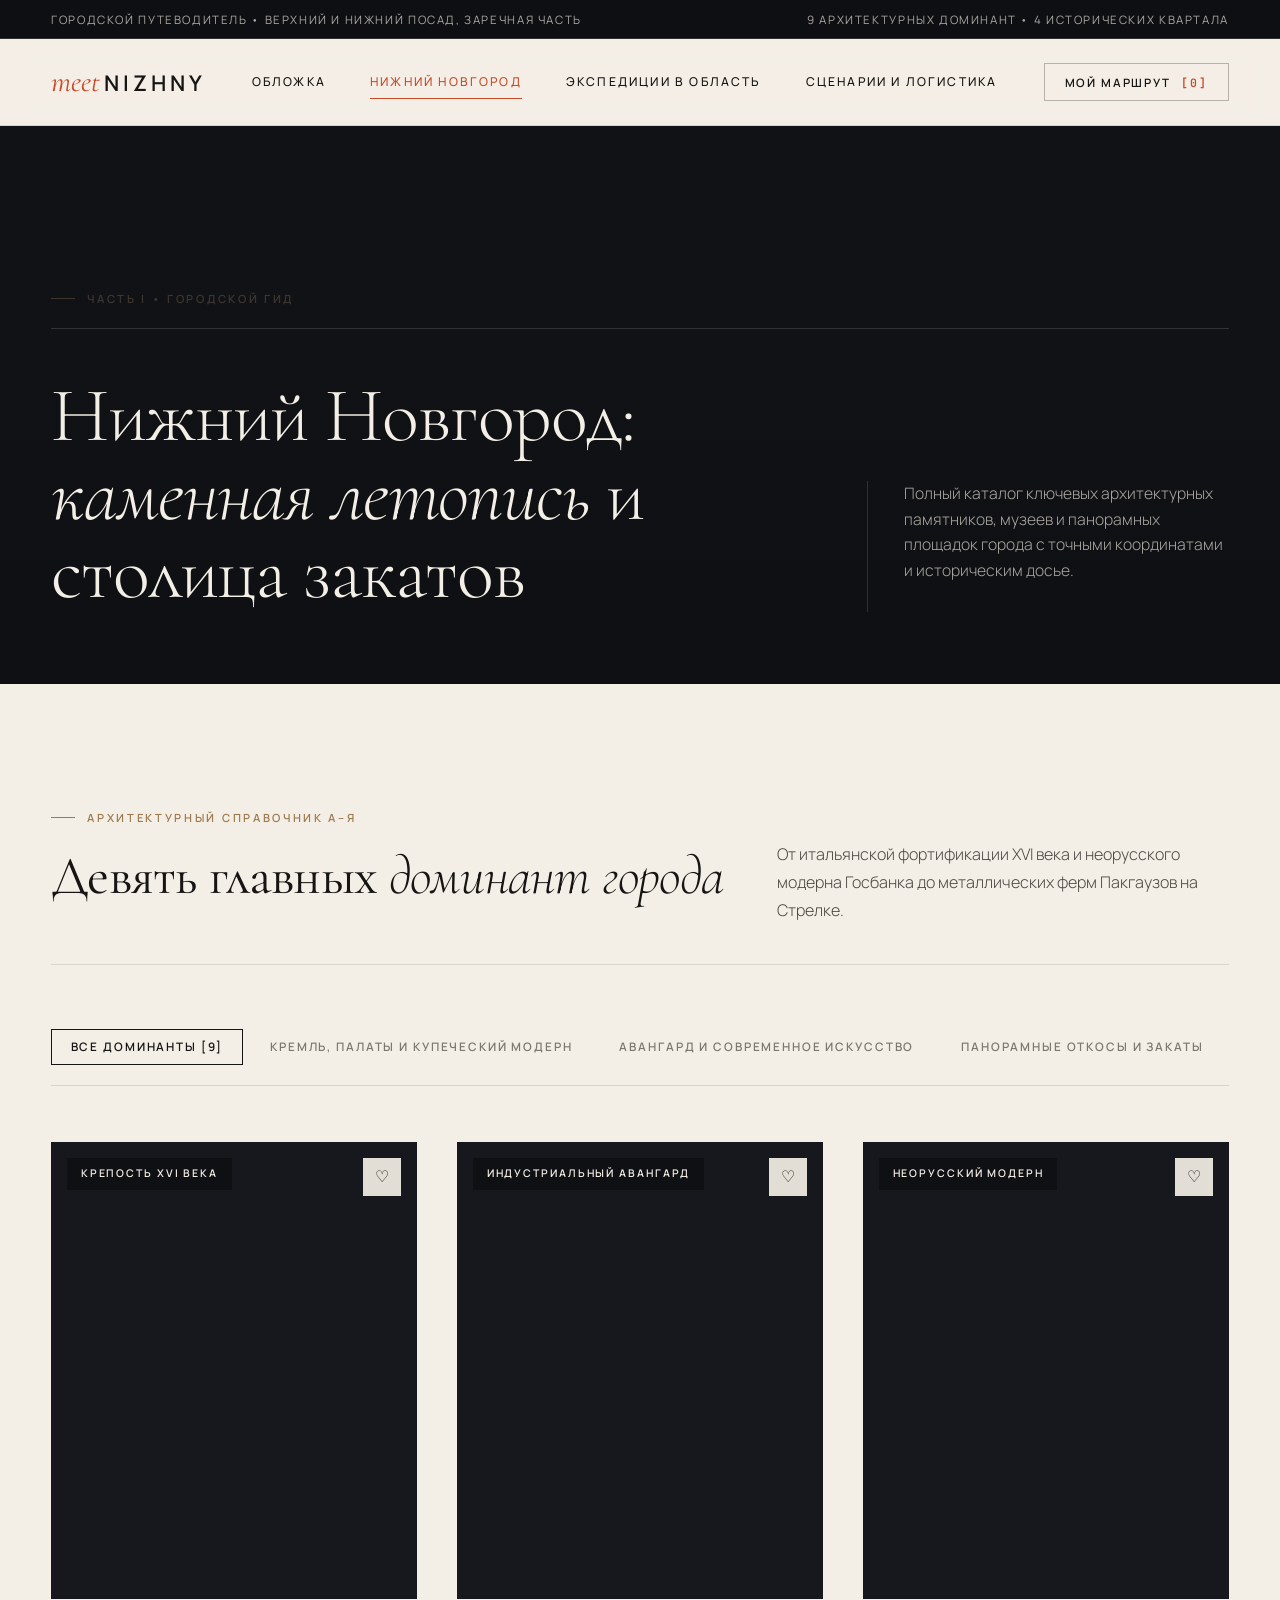
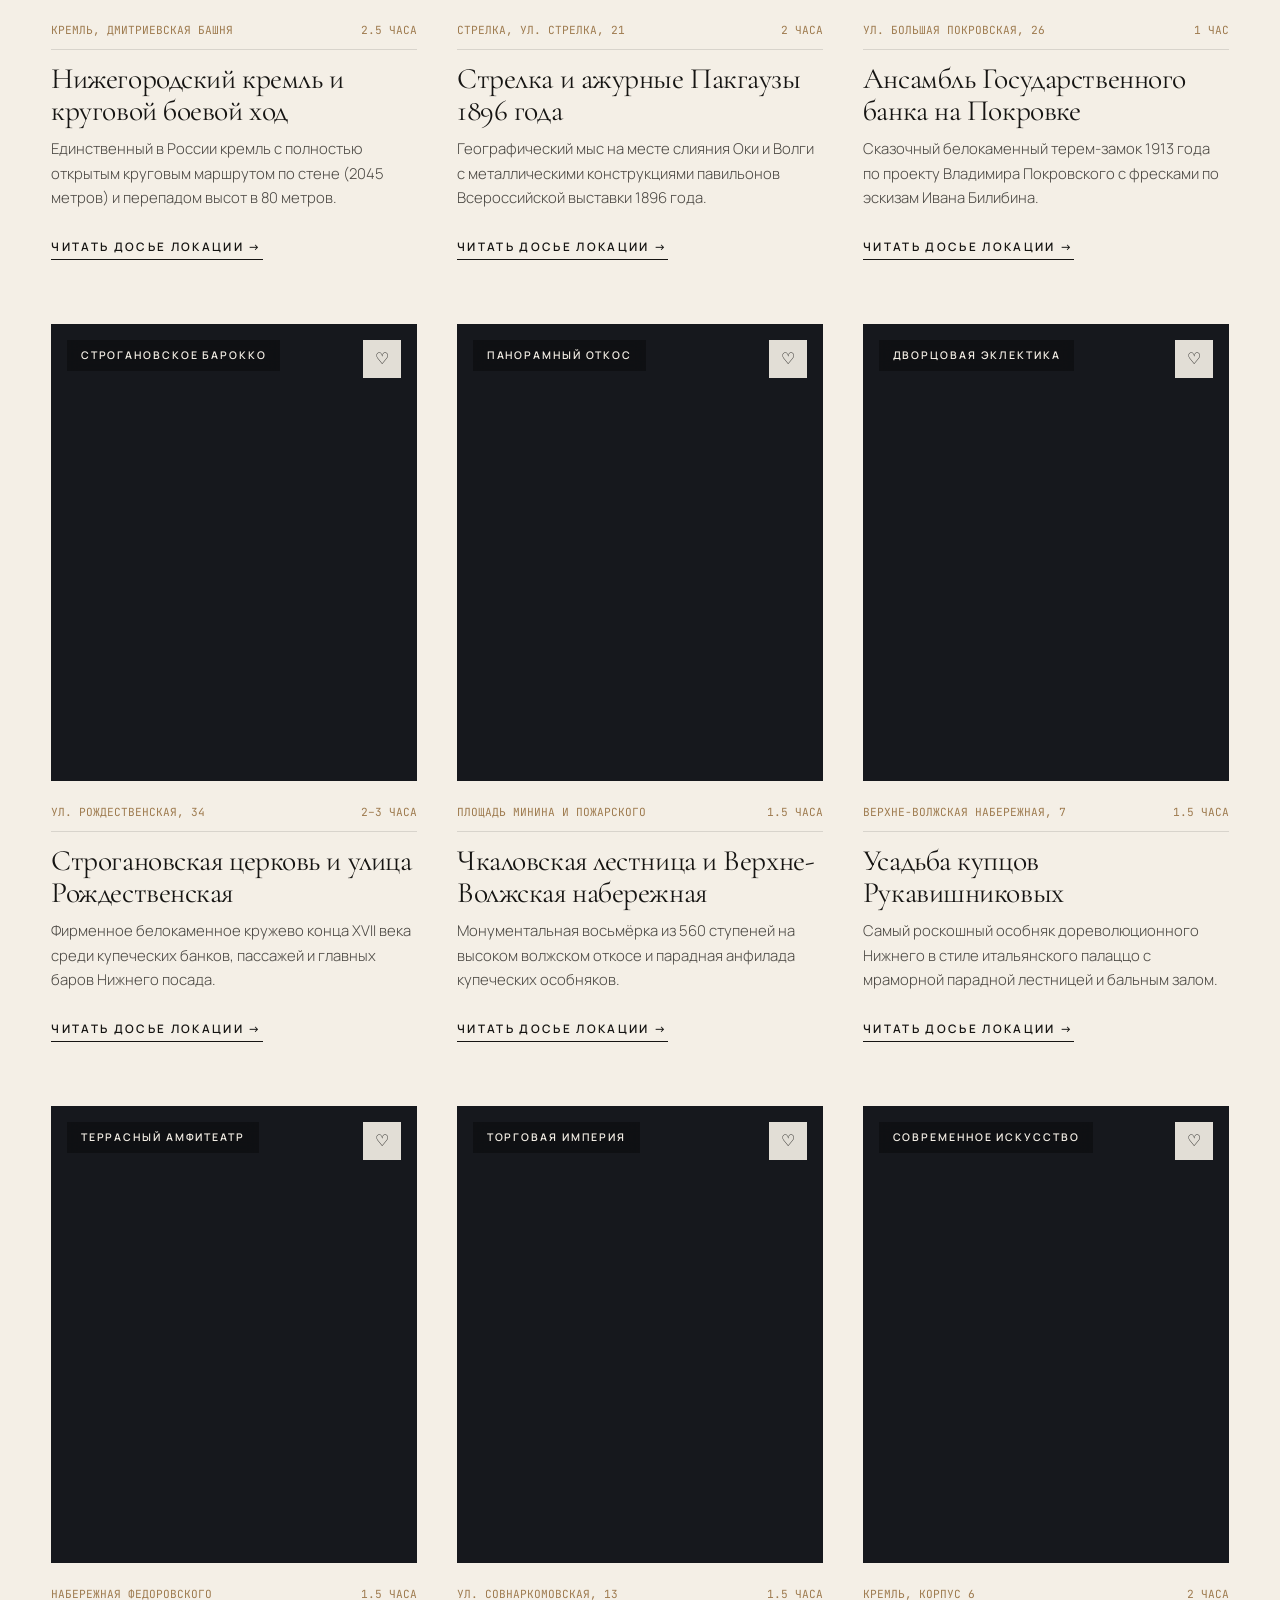
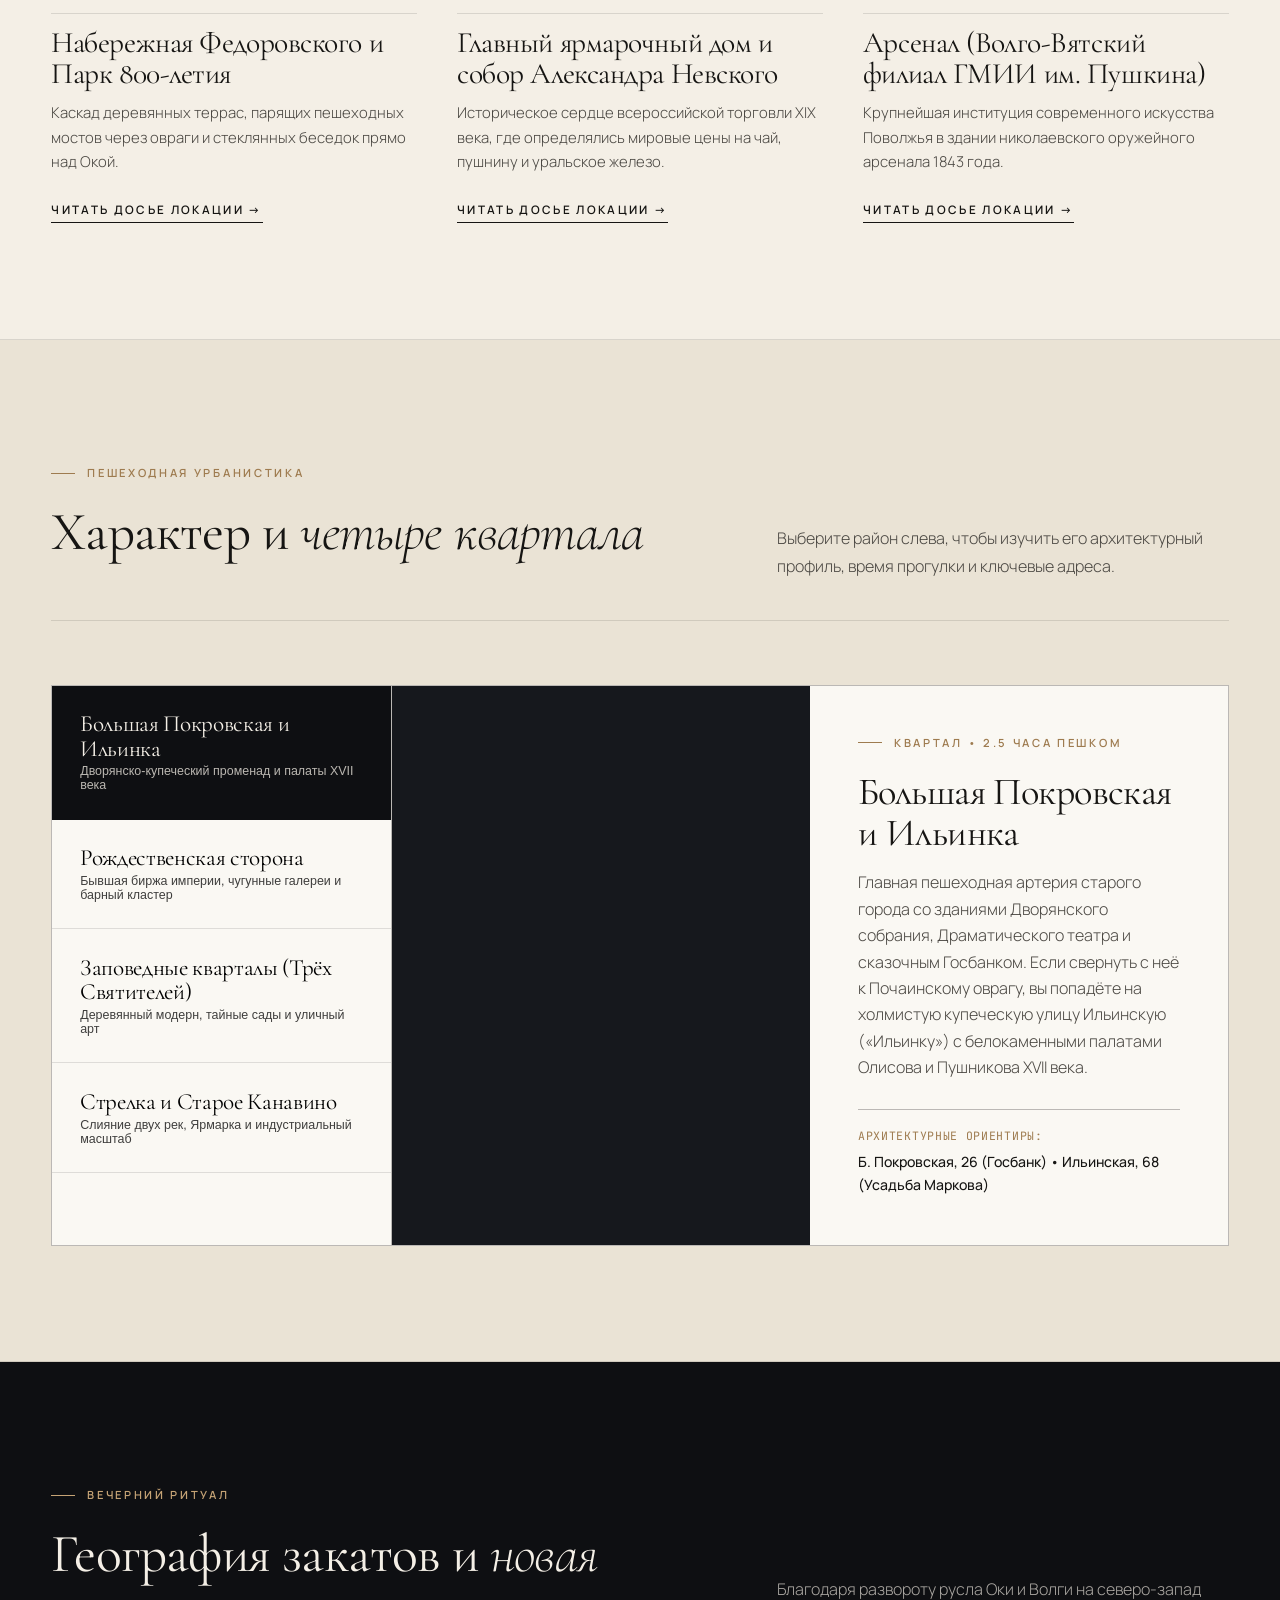
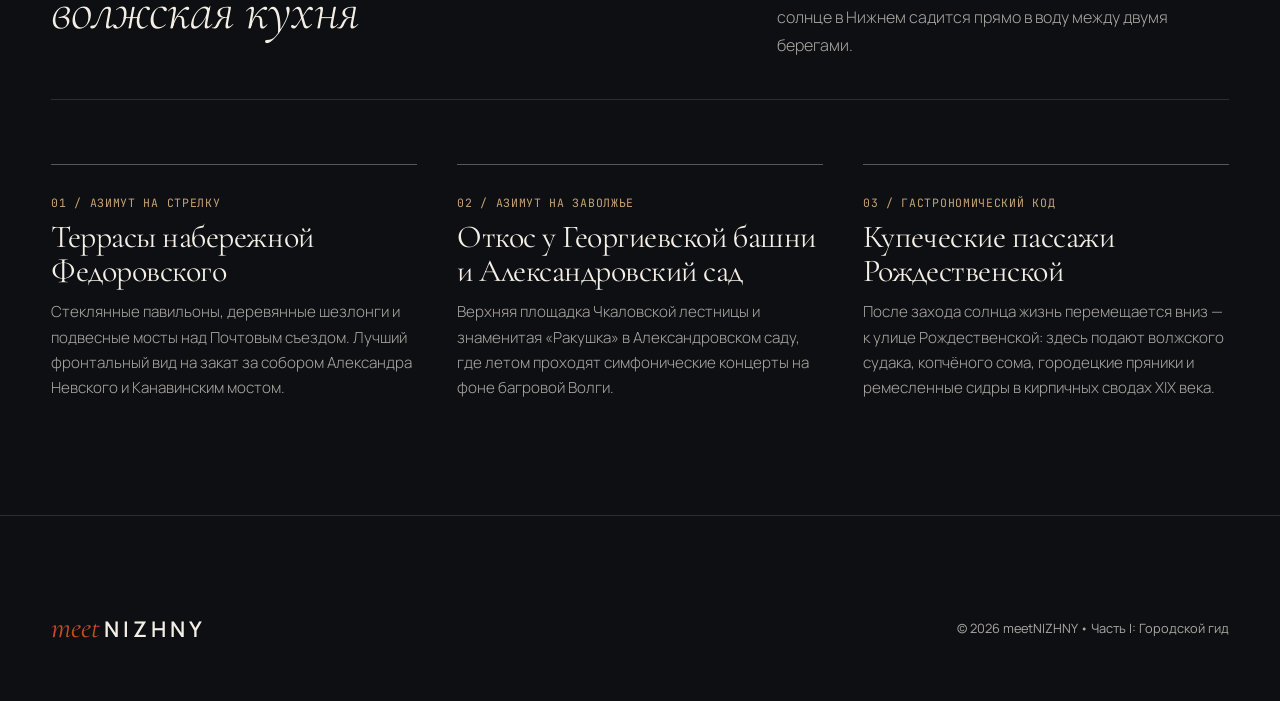
==== city.html @ d15313aa "Add files via upload" ====
<!DOCTYPE html>
<html lang="ru">
<head>
  <meta charset="UTF-8">
  <meta name="viewport" content="width=device-width, initial-scale=1.0">
  <title>Нижний Новгород — Архитектура, Кварталы, Закаты | meetNIZHNY</title>
  <link rel="stylesheet" href="styles.css">
</head>
<body>

  <div class="utility-bar">
    <div class="container utility-inner">
      <span>Городской путеводитель • Верхний и Нижний посад, Заречная часть</span>
      <span>9 архитектурных доминант • 4 исторических квартала</span>
    </div>
  </div>

  <header class="site-header">
    <div class="container header-inner">
      <a href="index.html" class="brand-logo"><span class="meet">meet</span>NIZHNY</a>
      <nav class="main-nav">
        <a href="index.html" class="nav-link">Обложка</a>
        <a href="city.html" class="nav-link active">Нижний Новгород</a>
        <a href="region.html" class="nav-link">Экспедиции в область</a>
        <a href="routes.html" class="nav-link">Сценарии и логистика</a>
      </nav>
      <button class="fav-trigger" id="favDrawerBtn">
        <span>Мой маршрут</span>
        <span class="fav-count">[0]</span>
      </button>
    </div>
  </header>

  <section class="hero hero-subpage">
    <img class="hero-bg" data-wiki="Чкаловская лестница" src="https://commons.wikimedia.org/wiki/Special:FilePath/Chkalov_Staircase.jpg?width=1600" alt="Чкаловская лестница и волжский откос">
    <div class="hero-gradient"></div>
    <div class="container">
      <span class="eyebrow" style="color:var(--accent-bronze-light);">Часть I • Городской гид</span>
      <div class="hero-grid">
        <div>
          <h1 class="display-title">Нижний Новгород: <em>каменная летопись</em> и столица закатов</h1>
        </div>
        <div class="hero-aside">
          <p>
            Полный каталог ключевых архитектурных памятников, музеев и панорамных площадок города с точными координатами и историческим досье.
          </p>
        </div>
      </div>
    </div>
  </section>

  <!-- Каталог 9 городских доминант (Belmond 4:5 Portrait Grid) -->
  <section class="section">
    <div class="container">
      <div class="section-header-split">
        <div>
          <span class="eyebrow">Архитектурный справочник А–Я</span>
          <h2 class="section-title">Девять главных <em>доминант города</em></h2>
        </div>
        <p class="section-lead">
          От итальянской фортификации XVI века и неорусского модерна Госбанка до металлических ферм Пакгаузов на Стрелке.
        </p>
      </div>

      <div class="filter-strip">
        <button class="filter-tab active" data-city-cat="all">Все доминанты [9]</button>
        <button class="filter-tab" data-city-cat="architecture">Кремль, палаты и купеческий модерн</button>
        <button class="filter-tab" data-city-cat="avantgarde">Авангард и современное искусство</button>
        <button class="filter-tab" data-city-cat="sunset">Панорамные откосы и закаты</button>
      </div>

      <div class="editorial-grid" id="cityDirectoryGrid"></div>
    </div>
  </section>

  <!-- Интерактивная матрица кварталов (Discover LA Neighborhoods Matrix) -->
  <section class="section section-stone">
    <div class="container">
      <div class="section-header-split">
        <div>
          <span class="eyebrow">Пешеходная урбанистика</span>
          <h2 class="section-title">Характер и <em>четыре квартала</em></h2>
        </div>
        <p class="section-lead">
          Выберите район слева, чтобы изучить его архитектурный профиль, время прогулки и ключевые адреса.
        </p>
      </div>

      <div class="hood-explorer">
        <div class="hood-sidebar" id="hoodSidebar"></div>
        <div class="hood-content" id="hoodContent"></div>
      </div>
    </div>
  </section>

  <!-- Закатные амфитеатры и Гастрономия -->
  <section class="section section-dark">
    <div class="container">
      <div class="section-header-split">
        <div>
          <span class="eyebrow">Вечерний ритуал</span>
          <h2 class="section-title">География закатов и <em>новая волжская кухня</em></h2>
        </div>
        <p class="section-lead">
          Благодаря развороту русла Оки и Волги на северо-запад солнце в Нижнем садится прямо в воду между двумя берегами.
        </p>
      </div>

      <div class="editorial-grid">
        <div style="border-top:1px solid var(--line-dark-strong); padding-top:1.75rem;">
          <div class="mono-tag" style="color:var(--accent-bronze-light); margin-bottom:0.5rem;">01 / АЗИМУТ НА СТРЕЛКУ</div>
          <h3 class="serif" style="font-size:2rem; margin-bottom:0.75rem;">Террасы набережной Федоровского</h3>
          <p style="color:var(--text-ivory-muted); font-weight:300; font-size:0.95rem;">
            Стеклянные павильоны, деревянные шезлонги и подвесные мосты над Почтовым съездом. Лучший фронтальный вид на закат за собором Александра Невского и Канавинским мостом.
          </p>
        </div>

        <div style="border-top:1px solid var(--line-dark-strong); padding-top:1.75rem;">
          <div class="mono-tag" style="color:var(--accent-bronze-light); margin-bottom:0.5rem;">02 / АЗИМУТ НА ЗАВОЛЖЬЕ</div>
          <h3 class="serif" style="font-size:2rem; margin-bottom:0.75rem;">Откос у Георгиевской башни и Александровский сад</h3>
          <p style="color:var(--text-ivory-muted); font-weight:300; font-size:0.95rem;">
            Верхняя площадка Чкаловской лестницы и знаменитая «Ракушка» в Александровском саду, где летом проходят симфонические концерты на фоне багровой Волги.
          </p>
        </div>

        <div style="border-top:1px solid var(--line-dark-strong); padding-top:1.75rem;">
          <div class="mono-tag" style="color:var(--accent-bronze-light); margin-bottom:0.5rem;">03 / ГАСТРОНОМИЧЕСКИЙ КОД</div>
          <h3 class="serif" style="font-size:2rem; margin-bottom:0.75rem;">Купеческие пассажи Рождественской</h3>
          <p style="color:var(--text-ivory-muted); font-weight:300; font-size:0.95rem;">
            После захода солнца жизнь перемещается вниз — к улице Рождественской: здесь подают волжского судака, копчёного сома, городецкие пряники и ремесленные сидры в кирпичных сводах XIX века.
          </p>
        </div>
      </div>
    </div>
  </section>

  <div class="modal-backdrop" id="placeModal">
    <div class="modal-window" id="placeModalBody"></div>
  </div>

  <div class="drawer-backdrop" id="favDrawer">
    <div class="drawer-panel">
      <div style="display:flex; justify-content:space-between; align-items:center; padding-bottom:1.25rem; border-bottom:1px solid var(--line-light-strong);">
        <h3 class="serif" style="font-size:1.85rem;">Мой маршрут</h3>
        <button id="favDrawerClose" style="background:none; border:none; font-size:1.2rem; cursor:pointer;">✕</button>
      </div>
      <div id="drawerList" style="flex-grow:1; overflow-y:auto; padding:1rem 0;"></div>
      <a href="routes.html" class="btn btn-terracotta" style="width:100%;">Открыть почасовые таймлайны →</a>
    </div>
  </div>

  <footer class="site-footer">
    <div class="container" style="display:flex; justify-content:space-between; align-items:center; flex-wrap:wrap; gap:1rem;">
      <a href="index.html" class="brand-logo" style="color:var(--text-ivory);"><span class="meet">meet</span>NIZHNY</a>
      <span style="font-size:0.8rem; color:var(--text-ivory-muted);">© 2026 meetNIZHNY • Часть I: Городской гид</span>
    </div>
  </footer>

  <script src="app.js"></script>
</body>
</html>
---- styles.css ----
@import url('https://fonts.googleapis.com/css2?family=Cormorant+Garamond:ital,wght@0,300;0,400;0,500;0,600;1,300;1,400;1,600&family=JetBrains+Mono:wght@400;500&family=Manrope:wght@300;400;500;600&display=swap');

:root {
  /* Палитра Belmond (Тёплый лён, алебастр и бронза) */
  --bg-linen: #F4EFE6;
  --bg-alabaster: #FAF8F3;
  --bg-stone: #EAE3D5;
  
  /* Палитра Black Tomato & Remote Lands (Обсидиан, графит, терракота) */
  --bg-obsidian: #0E0F12;
  --bg-obsidian-elevated: #16181D;
  --bg-obsidian-card: #1B1D24;
  
  /* Типографика */
  --text-ink: #161513;
  --text-charcoal: #4A4742;
  --text-muted: #7D786F;
  --text-ivory: #F4EFE6;
  --text-ivory-muted: rgba(244, 239, 230, 0.68);
  
  /* Акценты */
  --accent-terracotta: #C84B28;
  --accent-terracotta-hover: #A63819;
  --accent-bronze: #9E7B4F;
  --accent-bronze-light: #C5A375;

  /* Тонкие архитектурные линии (Hairline borders) */
  --line-light: rgba(22, 21, 19, 0.12);
  --line-light-strong: rgba(22, 21, 19, 0.28);
  --line-dark: rgba(244, 239, 230, 0.14);
  --line-dark-strong: rgba(244, 239, 230, 0.32);

  /* Шрифты с полной поддержкой кириллицы */
  --font-serif: 'Cormorant Garamond', Georgia, serif;
  --font-sans: 'Manrope', -apple-system, BlinkMacSystemFont, sans-serif;
  --font-mono: 'JetBrains Mono', monospace;

  /* Ритм и отступы */
  --section-pad: clamp(5rem, 9vw, 8.5rem);
  --container-max: 1400px;
  --ease-luxury: cubic-bezier(0.16, 1, 0.3, 1);
}

* {
  box-sizing: border-box;
  margin: 0;
  padding: 0;
}

html {
  scroll-behavior: smooth;
  font-size: 16px;
}

body {
  background-color: var(--bg-linen);
  color: var(--text-ink);
  font-family: var(--font-sans);
  font-weight: 400;
  line-height: 1.65;
  -webkit-font-smoothing: antialiased;
  overflow-x: hidden;
}

/* ==========================================================================
   ТИПОГРАФИКА (Belmond & Black Tomato Editorial Style)
   ========================================================================== */
h1, h2, h3, h4, .serif {
  font-family: var(--font-serif);
  font-weight: 400;
  line-height: 1.06;
  letter-spacing: -0.015em;
}

h1 em, h2 em, h3 em, .serif em {
  font-style: italic;
  font-weight: 300;
}

.eyebrow {
  display: inline-flex;
  align-items: center;
  gap: 0.75rem;
  font-family: var(--font-sans);
  font-size: 0.7rem;
  font-weight: 600;
  text-transform: uppercase;
  letter-spacing: 0.24em;
  color: var(--accent-bronze);
  margin-bottom: 1.25rem;
}

.eyebrow::before {
  content: '';
  display: inline-block;
  width: 24px;
  height: 1px;
  background-color: currentColor;
}

.section-dark .eyebrow {
  color: var(--accent-bronze-light);
}

.display-title {
  font-size: clamp(3.1rem, 6vw, 5.6rem);
  font-weight: 300;
  line-height: 1.02;
}

.section-title {
  font-size: clamp(2.4rem, 4.2vw, 3.85rem);
  font-weight: 400;
  margin-bottom: 1.25rem;
}

.section-lead {
  font-size: clamp(1rem, 1.2vw, 1.15rem);
  color: var(--text-charcoal);
  max-width: 620px;
  font-weight: 300;
  line-height: 1.75;
}

.section-dark .section-lead {
  color: var(--text-ivory-muted);
}

.mono-tag {
  font-family: var(--font-mono);
  font-size: 0.72rem;
  letter-spacing: 0.06em;
  text-transform: uppercase;
}

/* ==========================================================================
   КОНТЕЙНЕРЫ И СЕКЦИИ
   ========================================================================== */
.container {
  width: 100%;
  max-width: var(--container-max);
  margin: 0 auto;
  padding: 0 clamp(1.5rem, 4vw, 4rem);
}

.section {
  padding: var(--section-pad) 0;
  border-bottom: 1px solid var(--line-light);
}

.section-alabaster {
  background-color: var(--bg-alabaster);
}

.section-stone {
  background-color: var(--bg-stone);
}

.section-dark {
  background-color: var(--bg-obsidian);
  color: var(--text-ivory);
  border-bottom: 1px solid var(--line-dark);
}

.section-header-split {
  display: grid;
  grid-template-columns: 1.2fr 0.8fr;
  gap: 3rem;
  align-items: end;
  margin-bottom: 4rem;
  padding-bottom: 2.5rem;
  border-bottom: 1px solid var(--line-light);
}

.section-dark .section-header-split {
  border-bottom-color: var(--line-dark);
}

/* ==========================================================================
   ШАПКА САЙТА (Wien.info Utility Bar + Belmond Minimalist Nav)
   ========================================================================== */
.utility-bar {
  background-color: var(--bg-obsidian);
  color: var(--text-ivory-muted);
  font-size: 0.72rem;
  letter-spacing: 0.14em;
  text-transform: uppercase;
  border-bottom: 1px solid var(--line-dark);
  padding: 0.6rem 0;
}

.utility-inner {
  display: flex;
  justify-content: space-between;
  align-items: center;
}

.site-header {
  position: sticky;
  top: 0;
  z-index: 100;
  background-color: rgba(244, 239, 230, 0.94);
  backdrop-filter: blur(14px);
  border-bottom: 1px solid var(--line-light);
}

.header-inner {
  display: flex;
  align-items: center;
  justify-content: space-between;
  height: 86px;
}

.brand-logo {
  text-decoration: none;
  color: var(--text-ink);
  font-family: var(--font-sans);
  font-size: 1.35rem;
  font-weight: 600;
  letter-spacing: 0.18em;
  display: flex;
  align-items: baseline;
}

.brand-logo .meet {
  font-family: var(--font-serif);
  font-style: italic;
  font-weight: 400;
  font-size: 1.85rem;
  letter-spacing: 0;
  color: var(--accent-terracotta);
  margin-right: 0.25rem;
  text-transform: lowercase;
}

.main-nav {
  display: flex;
  align-items: center;
  gap: 2.75rem;
}

.nav-link {
  text-decoration: none;
  color: var(--text-ink);
  font-size: 0.76rem;
  font-weight: 500;
  text-transform: uppercase;
  letter-spacing: 0.18em;
  padding: 0.4rem 0;
  position: relative;
  transition: color 0.3s ease;
}

.nav-link::after {
  content: '';
  position: absolute;
  left: 0;
  bottom: 0;
  width: 0;
  height: 1px;
  background-color: var(--accent-terracotta);
  transition: width 0.4s var(--ease-luxury);
}

.nav-link:hover::after,
.nav-link.active::after {
  width: 100%;
}

.nav-link.active {
  color: var(--accent-terracotta);
}

.fav-trigger {
  background: transparent;
  border: 1px solid var(--line-light-strong);
  padding: 0.65rem 1.25rem;
  font-family: var(--font-sans);
  font-size: 0.72rem;
  font-weight: 600;
  text-transform: uppercase;
  letter-spacing: 0.16em;
  color: var(--text-ink);
  cursor: pointer;
  display: inline-flex;
  align-items: center;
  gap: 0.65rem;
  transition: all 0.35s var(--ease-luxury);
}

.fav-trigger:hover {
  background-color: var(--text-ink);
  color: var(--bg-linen);
}

.fav-count {
  font-family: var(--font-mono);
  color: var(--accent-terracotta);
  font-weight: 600;
}

.fav-trigger:hover .fav-count {
  color: var(--accent-bronze-light);
}

/* ==========================================================================
   КНОПКИ И ССЫЛКИ (Острые архитектурные грани Belmond)
   ========================================================================== */
.btn {
  display: inline-flex;
  align-items: center;
  justify-content: center;
  gap: 0.75rem;
  padding: 1rem 2rem;
  font-family: var(--font-sans);
  font-size: 0.74rem;
  font-weight: 600;
  text-transform: uppercase;
  letter-spacing: 0.2em;
  text-decoration: none;
  cursor: pointer;
  border: 1px solid transparent;
  border-radius: 0;
  transition: all 0.4s var(--ease-luxury);
}

.btn-terracotta {
  background-color: var(--accent-terracotta);
  color: #fff;
}

.btn-terracotta:hover {
  background-color: var(--accent-terracotta-hover);
}

.btn-outline-light {
  background: transparent;
  color: var(--text-ivory);
  border-color: var(--line-dark-strong);
}

.btn-outline-light:hover {
  background-color: var(--text-ivory);
  color: var(--bg-obsidian);
}

.btn-outline-dark {
  background: transparent;
  color: var(--text-ink);
  border-color: var(--line-light-strong);
}

.btn-outline-dark:hover {
  background-color: var(--text-ink);
  color: var(--bg-linen);
}

.editorial-link {
  background: none;
  border: none;
  padding: 0 0 0.25rem 0;
  font-family: var(--font-sans);
  font-size: 0.73rem;
  font-weight: 600;
  text-transform: uppercase;
  letter-spacing: 0.2em;
  color: var(--text-ink);
  border-bottom: 1px solid var(--text-ink);
  cursor: pointer;
  text-decoration: none;
  display: inline-flex;
  align-items: center;
  gap: 0.5rem;
  transition: color 0.3s ease, border-color 0.3s ease;
}

.editorial-link:hover {
  color: var(--accent-terracotta);
  border-bottom-color: var(--accent-terracotta);
}

.section-dark .editorial-link {
  color: var(--text-ivory);
  border-bottom-color: var(--line-dark-strong);
}

.section-dark .editorial-link:hover {
  color: var(--accent-bronze-light);
  border-bottom-color: var(--accent-bronze-light);
}

/* ==========================================================================
   HERO СЕКЦИЯ (Belmond Full-Bleed + Split Caption)
   ========================================================================== */
.hero {
  position: relative;
  min-height: 86vh;
  display: flex;
  align-items: flex-end;
  padding: 5.5rem 0 4.5rem;
  background-color: var(--bg-obsidian);
  color: var(--text-ivory);
  overflow: hidden;
}

.hero-subpage {
  min-height: 62vh;
}

.hero-bg {
  position: absolute;
  inset: 0;
  width: 100%;
  height: 100%;
  object-fit: cover;
  opacity: 0.58;
  transform: scale(1.04);
  transition: transform 10s var(--ease-luxury);
}

.hero:hover .hero-bg {
  transform: scale(1);
}

.hero-gradient {
  position: absolute;
  inset: 0;
  background: linear-gradient(
    180deg,
    rgba(14, 15, 18, 0.35) 0%,
    rgba(14, 15, 18, 0.45) 45%,
    rgba(14, 15, 18, 0.94) 100%
  );
}

.hero-grid {
  position: relative;
  z-index: 2;
  display: grid;
  grid-template-columns: 1.35fr 0.65fr;
  gap: 4rem;
  align-items: end;
  padding-top: 3rem;
  border-top: 1px solid var(--line-dark);
}

.hero-aside {
  border-left: 1px solid var(--line-dark);
  padding-left: 2.25rem;
}

.hero-aside p {
  font-size: 0.98rem;
  color: var(--text-ivory-muted);
  font-weight: 300;
  margin-bottom: 1.75rem;
}

/* ==========================================================================
   АСИММЕТРИЧНЫЙ ЖУРНАЛЬНЫЙ РАЗВОРОТ (Belmond Editorial Spread)
   ========================================================================== */
.belmond-spread {
  display: grid;
  grid-template-columns: 1.05fr 0.95fr;
  gap: 5rem;
  align-items: start;
}

.spread-col-left .frame-portrait {
  width: 100%;
  aspect-ratio: 4 / 5;
  overflow: hidden;
  background-color: var(--bg-obsidian);
  margin-bottom: 1.25rem;
}

.spread-col-left .frame-portrait img,
.spread-col-right .frame-landscape img {
  width: 100%;
  height: 100%;
  object-fit: cover;
  transition: transform 1.2s var(--ease-luxury);
}

.spread-col-left:hover .frame-portrait img,
.spread-col-right:hover .frame-landscape img {
  transform: scale(1.05);
}

.spread-col-right {
  padding-top: 5.5rem;
}

.spread-col-right .frame-landscape {
  width: 100%;
  aspect-ratio: 16 / 10;
  overflow: hidden;
  background-color: var(--bg-obsidian);
  margin: 2.5rem 0 1.25rem;
}

.image-caption {
  display: flex;
  justify-content: space-between;
  font-size: 0.75rem;
  color: var(--text-muted);
  border-top: 1px solid var(--line-light);
  padding-top: 0.65rem;
}

/* ==========================================================================
   BLACK TOMATO: THE PURSUIT OF FEELING (Матрица эмоций)
   ========================================================================== */
.feelings-matrix {
  display: grid;
  grid-template-columns: 380px 1fr;
  border: 1px solid var(--line-dark);
  background-color: var(--bg-obsidian-elevated);
}

.feelings-nav {
  display: flex;
  flex-direction: column;
  border-right: 1px solid var(--line-dark);
}

.feeling-btn {
  background: transparent;
  border: none;
  border-bottom: 1px solid var(--line-dark);
  padding: 1.85rem 2rem;
  text-align: left;
  color: var(--text-ivory);
  cursor: pointer;
  transition: background-color 0.35s ease;
}

.feeling-btn:last-child {
  border-bottom: none;
}

.feeling-btn:hover,
.feeling-btn.active {
  background-color: rgba(200, 75, 40, 0.16);
}

.feeling-btn.active {
  border-left: 3px solid var(--accent-terracotta);
}

.feeling-num {
  font-family: var(--font-mono);
  font-size: 0.7rem;
  color: var(--accent-bronze-light);
  display: block;
  margin-bottom: 0.35rem;
}

.feeling-name {
  font-family: var(--font-serif);
  font-size: 1.55rem;
  display: block;
  margin-bottom: 0.25rem;
}

.feeling-sub {
  font-size: 0.8rem;
  color: var(--text-ivory-muted);
}

.feeling-stage {
  display: grid;
  grid-template-columns: 1.1fr 0.9fr;
}

.feeling-stage-img {
  width: 100%;
  height: 100%;
  min-height: 460px;
  object-fit: cover;
}

.feeling-stage-body {
  padding: 3rem;
  display: flex;
  flex-direction: column;
  justify-content: center;
}

/* ==========================================================================
   REMOTE LANDS: 1 - 2 - 3 BESPOKE TRIP FINDER
   ========================================================================== */
.remotelands-finder {
  display: grid;
  grid-template-columns: repeat(3, 1fr);
  border-top: 1px solid var(--line-light-strong);
  border-bottom: 1px solid var(--line-light-strong);
  margin-bottom: 4rem;
  background-color: var(--bg-alabaster);
}

.rl-step {
  padding: 2rem 2.25rem;
  border-right: 1px solid var(--line-light);
  display: flex;
  flex-direction: column;
  gap: 0.65rem;
}

.rl-step:last-child {
  border-right: none;
}

.rl-step-header {
  display: flex;
  align-items: baseline;
  gap: 0.85rem;
}

.rl-num {
  font-family: var(--font-serif);
  font-size: 2.2rem;
  font-style: italic;
  color: var(--accent-bronze);
  line-height: 1;
}

.rl-label {
  font-size: 0.72rem;
  font-weight: 600;
  text-transform: uppercase;
  letter-spacing: 0.2em;
  color: var(--text-muted);
}

.rl-select {
  width: 100%;
  border: none;
  border-bottom: 1px solid var(--line-light-strong);
  background: transparent;
  padding: 0.65rem 0;
  font-family: var(--font-serif);
  font-size: 1.35rem;
  color: var(--text-ink);
  cursor: pointer;
  outline: none;
}

/* ==========================================================================
   КАРТОЧКИ ГАЛЕРЕЙНОГО ТИПА (Belmond 4:5 Portrait Architecture)
   ========================================================================== */
.filter-strip {
  display: flex;
  flex-wrap: wrap;
  gap: 0.5rem;
  margin-bottom: 3.5rem;
  border-bottom: 1px solid var(--line-light);
  padding-bottom: 1.25rem;
}

.section-dark .filter-strip {
  border-bottom-color: var(--line-dark);
}

.filter-tab {
  background: transparent;
  border: 1px solid transparent;
  padding: 0.55rem 1.15rem;
  font-family: var(--font-sans);
  font-size: 0.73rem;
  font-weight: 600;
  text-transform: uppercase;
  letter-spacing: 0.16em;
  color: var(--text-muted);
  cursor: pointer;
  transition: all 0.3s ease;
}

.filter-tab:hover,
.filter-tab.active {
  color: var(--text-ink);
  border-color: var(--text-ink);
}

.section-dark .filter-tab {
  color: var(--text-ivory-muted);
}

.section-dark .filter-tab:hover,
.section-dark .filter-tab.active {
  color: var(--text-ivory);
  border-color: var(--accent-bronze-light);
}

.editorial-grid {
  display: grid;
  grid-template-columns: repeat(auto-fill, minmax(360px, 1fr));
  column-gap: 2.5rem;
  row-gap: 4rem;
}

.editorial-card {
  display: flex;
  flex-direction: column;
  position: relative;
}

.editorial-media {
  position: relative;
  width: 100%;
  aspect-ratio: 4 / 5;
  overflow: hidden;
  background-color: var(--bg-obsidian-card);
  margin-bottom: 1.4rem;
}

.editorial-media img {
  width: 100%;
  height: 100%;
  object-fit: cover;
  transition: transform 1.2s var(--ease-luxury);
}

.editorial-card:hover .editorial-media img {
  transform: scale(1.06);
}

.media-top-bar {
  position: absolute;
  top: 1rem;
  left: 1rem;
  right: 1rem;
  display: flex;
  justify-content: space-between;
  align-items: flex-start;
  z-index: 2;
}

.media-tag {
  background-color: rgba(14, 15, 18, 0.82);
  backdrop-filter: blur(6px);
  color: var(--text-ivory);
  font-size: 0.66rem;
  font-weight: 600;
  text-transform: uppercase;
  letter-spacing: 0.18em;
  padding: 0.45rem 0.85rem;
}

.fav-icon-btn {
  width: 38px;
  height: 38px;
  background-color: rgba(244, 239, 230, 0.92);
  border: none;
  color: var(--text-ink);
  font-size: 1rem;
  cursor: pointer;
  display: flex;
  align-items: center;
  justify-content: center;
  transition: all 0.3s ease;
}

.fav-icon-btn.active {
  background-color: var(--accent-terracotta);
  color: #fff;
}

.editorial-meta {
  display: flex;
  justify-content: space-between;
  font-family: var(--font-mono);
  font-size: 0.7rem;
  text-transform: uppercase;
  color: var(--accent-bronze);
  border-bottom: 1px solid var(--line-light);
  padding-bottom: 0.55rem;
  margin-bottom: 0.85rem;
}

.section-dark .editorial-meta {
  color: var(--accent-bronze-light);
  border-bottom-color: var(--line-dark);
}

.editorial-title {
  font-size: 1.85rem;
  margin-bottom: 0.65rem;
  font-weight: 400;
}

.editorial-desc {
  font-size: 0.93rem;
  color: var(--text-charcoal);
  font-weight: 300;
  margin-bottom: 1.35rem;
  flex-grow: 1;
}

.section-dark .editorial-desc {
  color: var(--text-ivory-muted);
}

/* Telemetry Table inside Region Cards (Remote Lands style) */
.telemetry-box {
  border-top: 1px solid var(--line-dark);
  border-bottom: 1px solid var(--line-dark);
  padding: 0.85rem 0;
  margin-bottom: 1.25rem;
  display: grid;
  grid-template-columns: 1fr 1fr;
  gap: 0.6rem;
  font-size: 0.76rem;
}

.telemetry-item span {
  display: block;
  font-size: 0.65rem;
  text-transform: uppercase;
  letter-spacing: 0.14em;
  color: var(--text-ivory-muted);
}

.telemetry-item strong {
  font-family: var(--font-mono);
  font-weight: 500;
  color: var(--text-ivory);
}

/* ==========================================================================
   DISCOVER LA: TODAY'S MUST READ (Асимметричная журнальная сетка)
   ========================================================================== */
.must-read-grid {
  display: grid;
  grid-template-columns: 1.25fr 0.75fr;
  gap: 3.5rem;
}

.must-read-lead img {
  width: 100%;
  aspect-ratio: 16 / 10;
  object-fit: cover;
  margin-bottom: 1.5rem;
}

.must-read-side {
  display: flex;
  flex-direction: column;
  justify-content: space-between;
  border-left: 1px solid var(--line-light);
  padding-left: 2.5rem;
}

.side-story {
  padding-bottom: 1.75rem;
  border-bottom: 1px solid var(--line-light);
}

.side-story:last-child {
  border-bottom: none;
  padding-bottom: 0;
}

/* ==========================================================================
   КВАРТАЛЫ И МАРШРУТЫ (City & Routes Pages)
   ========================================================================== */
.hood-explorer {
  display: grid;
  grid-template-columns: 340px 1fr;
  border: 1px solid var(--line-light-strong);
  background-color: var(--bg-alabaster);
}

.hood-sidebar {
  border-right: 1px solid var(--line-light-strong);
  display: flex;
  flex-direction: column;
}

.hood-btn {
  padding: 1.65rem 1.75rem;
  text-align: left;
  background: transparent;
  border: none;
  border-bottom: 1px solid var(--line-light);
  cursor: pointer;
  transition: all 0.3s ease;
}

.hood-btn.active {
  background-color: var(--bg-obsidian);
  color: var(--text-ivory);
}

.hood-content {
  display: grid;
  grid-template-columns: 1fr 1fr;
}

.hood-content img {
  width: 100%;
  height: 100%;
  min-height: 440px;
  object-fit: cover;
}

.hood-details {
  padding: 3rem;
  display: flex;
  flex-direction: column;
  justify-content: center;
}

/* Timelines */
.itinerary-step {
  display: grid;
  grid-template-columns: 220px 1fr 300px;
  gap: 2.5rem;
  padding: 2.5rem 0;
  border-bottom: 1px solid var(--line-light);
  align-items: center;
}

.itinerary-step img {
  width: 100%;
  aspect-ratio: 4 / 3;
  object-fit: cover;
}

/* ==========================================================================
   МОДАЛЬНОЕ ОКНО И ПАНЕЛЬ МАРШРУТА
   ========================================================================== */
.modal-backdrop {
  position: fixed;
  inset: 0;
  background: rgba(14, 15, 18, 0.82);
  backdrop-filter: blur(8px);
  z-index: 300;
  display: none;
  align-items: center;
  justify-content: center;
  padding: 2rem;
}

.modal-backdrop.open {
  display: flex;
}

.modal-window {
  background-color: var(--bg-alabaster);
  color: var(--text-ink);
  max-width: 900px;
  width: 100%;
  max-height: 90vh;
  overflow-y: auto;
  border: 1px solid var(--line-light-strong);
  position: relative;
}

.modal-hero {
  position: relative;
  height: 380px;
  background: var(--bg-obsidian);
}

.modal-hero img {
  width: 100%;
  height: 100%;
  object-fit: cover;
}

.modal-close {
  position: absolute;
  top: 1.25rem;
  right: 1.25rem;
  width: 44px;
  height: 44px;
  background: var(--bg-obsidian);
  color: var(--text-ivory);
  border: 1px solid var(--line-dark-strong);
  cursor: pointer;
  font-size: 1.1rem;
}

.modal-body {
  padding: 3rem;
}

.insider-callout {
  background-color: var(--bg-linen);
  border-left: 3px solid var(--accent-terracotta);
  padding: 1.5rem 1.75rem;
  margin: 2rem 0;
}

.drawer-backdrop {
  position: fixed;
  inset: 0;
  background: rgba(14, 15, 18, 0.65);
  z-index: 250;
  display: none;
  justify-content: flex-end;
}

.drawer-backdrop.open {
  display: flex;
}

.drawer-panel {
  width: 100%;
  max-width: 460px;
  background-color: var(--bg-alabaster);
  height: 100%;
  padding: 2.5rem;
  display: flex;
  flex-direction: column;
  border-left: 1px solid var(--line-light-strong);
}

/* ==========================================================================
   ПОДВАЛ (Belmond Minimalist Footer)
   ========================================================================== */
.site-footer {
  background-color: var(--bg-obsidian);
  color: var(--text-ivory);
  padding: 5.5rem 0 3rem;
}

.footer-grid {
  display: grid;
  grid-template-columns: 1.6fr 1fr 1fr 1fr;
  gap: 3rem;
  padding-bottom: 4rem;
  border-bottom: 1px solid var(--line-dark);
}

.footer-links {
  list-style: none;
  display: grid;
  gap: 0.75rem;
}

.footer-links a {
  color: var(--text-ivory-muted);
  text-decoration: none;
  font-size: 0.85rem;
  transition: color 0.25s;
}

.footer-links a:hover {
  color: var(--accent-bronze-light);
}

@media (max-width: 1024px) {
  .hero-grid,
  .section-header-split,
  .belmond-spread,
  .feelings-matrix,
  .feeling-stage,
  .remotelands-finder,
  .must-read-grid,
  .hood-explorer,
  .hood-content,
  .itinerary-step,
  .footer-grid {
    grid-template-columns: 1fr;
  }
  .spread-col-right {
    padding-top: 0;
  }
  .must-read-side {
    border-left: none;
    padding-left: 0;
  }
}

/* ==========================================================================
   АДАПТИВНОСТЬ ПОД ПЛАНШЕТЫ И СМАРТФОНЫ (iOS / Android)
   Замени этим блоком старые @media в самом конце styles.css
   ========================================================================== */
@media (max-width: 1024px) {
  .hero-grid,
  .section-header-split,
  .belmond-spread,
  .feelings-matrix,
  .feeling-stage,
  .remotelands-finder,
  .must-read-grid,
  .hood-explorer,
  .hood-content,
  .itinerary-step,
  .footer-grid {
    grid-template-columns: 1fr !important;
    gap: 2rem;
  }

  .spread-col-right {
    padding-top: 0;
  }

  .hero-aside {
    border-left: none;
    border-top: 1px solid var(--line-dark);
    padding-left: 0;
    padding-top: 1.5rem;
  }

  .must-read-side {
    border-left: none;
    border-top: 1px solid var(--line-light);
    padding-left: 0;
    padding-top: 2rem;
    gap: 1.75rem;
  }

  .feelings-nav {
    border-right: none;
    border-bottom: 1px solid var(--line-dark);
  }

  .hood-sidebar {
    border-right: none;
    border-bottom: 1px solid var(--line-light-strong);
  }

  .rl-step {
    border-right: none;
    border-bottom: 1px solid var(--line-light);
  }

  .rl-step:last-child {
    border-bottom: none;
  }
}

@media (max-width: 720px) {
  .utility-bar {
    display: none;
  }

  .container {
    padding: 0 1.25rem;
  }

  .section {
    padding: 3.5rem 0;
  }

  /* Шапка с горизонтальным свайпом меню без переноса строк */
  .header-inner {
    flex-wrap: wrap;
    height: auto;
    padding: 0.85rem 0;
    gap: 0.65rem;
  }

  .brand-logo {
    font-size: 1.15rem;
  }

  .brand-logo .meet {
    font-size: 1.55rem;
  }

  .fav-trigger {
    padding: 0.5rem 0.85rem;
    font-size: 0.68rem;
  }

  .main-nav {
    order: 3;
    width: 100%;
    gap: 1.35rem;
    overflow-x: auto;
    padding-bottom: 0.35rem;
    -webkit-overflow-scrolling: touch;
    scrollbar-width: none;
  }

  .main-nav::-webkit-scrollbar {
    display: none;
  }

  .nav-link {
    white-space: nowrap;
    font-size: 0.72rem;
  }

  /* Hero-секция на мобильном */
  .hero {
    min-height: 75vh;
    padding: 3.5rem 0 2.5rem;
  }

  .hero-subpage {
    min-height: 50vh;
  }

  .display-title {
    font-size: 2.35rem;
    line-height: 1.08;
  }

  .section-title {
    font-size: 2rem;
  }

  /* Главное исправление: убираем распирание экрана карточками 360px */
  .editorial-grid {
    grid-template-columns: 1fr;
    row-gap: 3rem;
  }

  /* Горизонтальный скролл для длинных полос фильтров */
  .filter-strip {
    flex-wrap: nowrap;
    overflow-x: auto;
    padding-bottom: 0.85rem;
    margin-bottom: 2.25rem;
    -webkit-overflow-scrolling: touch;
    scrollbar-width: none;
  }

  .filter-strip::-webkit-scrollbar {
    display: none;
  }

  .filter-tab {
    white-space: nowrap;
    flex-shrink: 0;
  }

  /* Компактные отступы внутри интерактивных блоков и модалок */
  .feeling-stage-img,
  .hood-content img {
    min-height: 260px;
    max-height: 320px;
  }

  .feeling-stage-body,
  .hood-details,
  .modal-body {
    padding: 1.5rem 1.25rem;
  }

  .feeling-btn,
  .hood-btn,
  .rl-step {
    padding: 1.25rem;
  }

  .rl-select {
    font-size: 1.15rem;
  }

  /* Модальное окно и шторка маршрута на весь экран телефона */
  .modal-backdrop {
    padding: 0.75rem;
  }

  .modal-hero {
    height: 240px;
  }

  .drawer-panel {
    max-width: 100%;
    padding: 1.5rem 1.25rem;
  }

  .btn {
    width: 100%;
    padding: 0.95rem 1.25rem;
  }
}
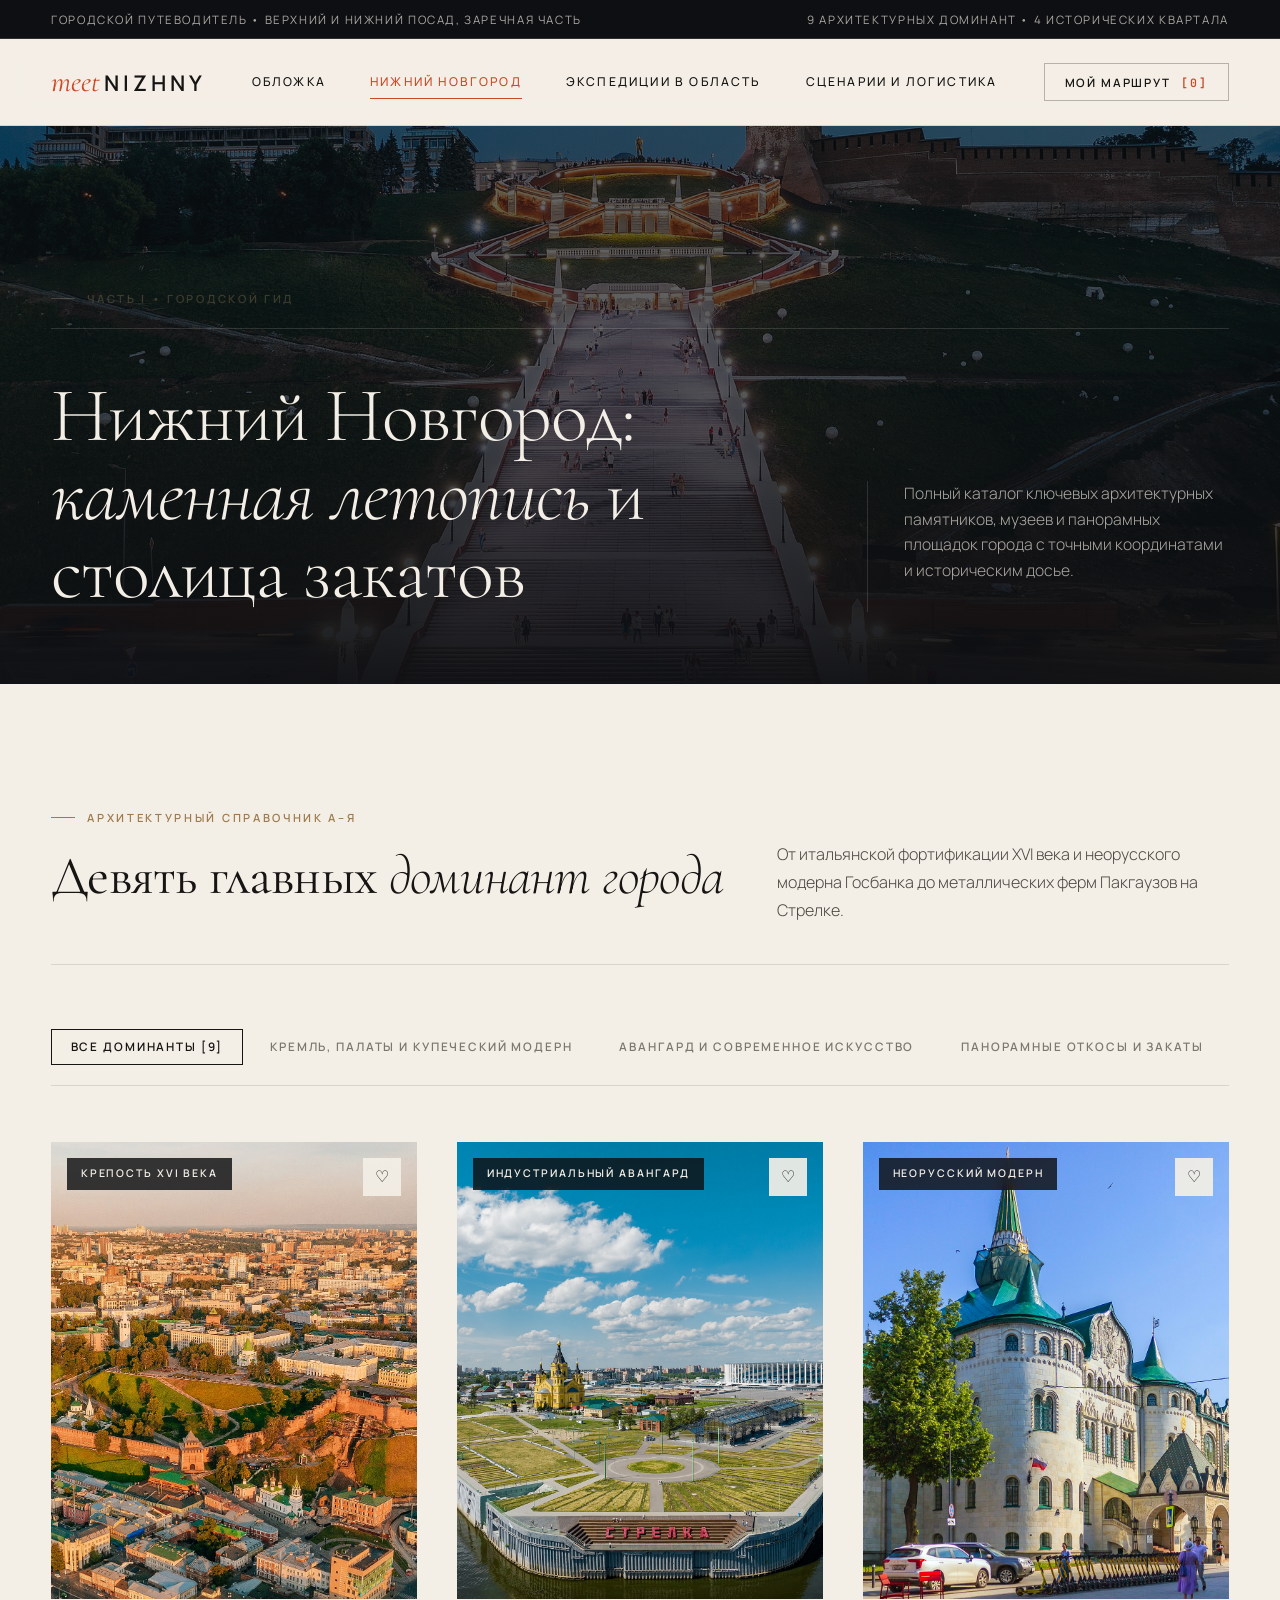
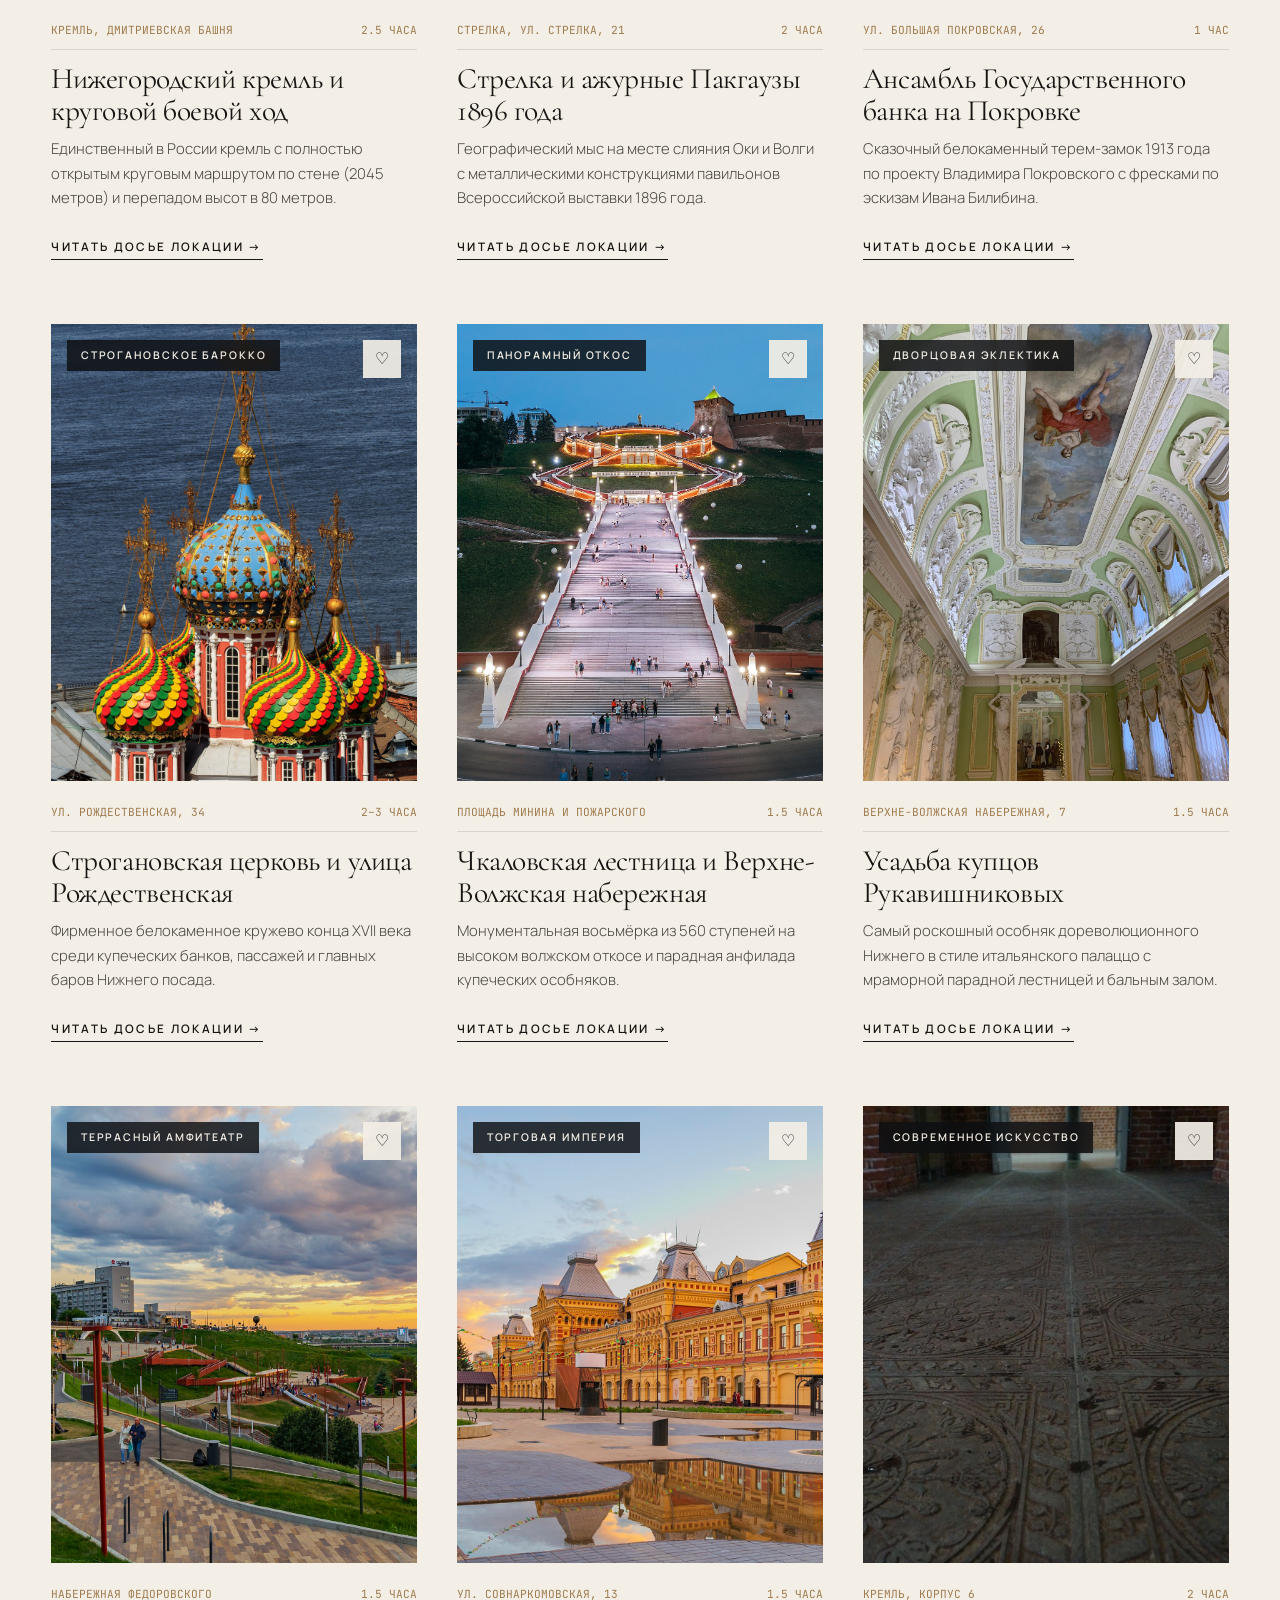
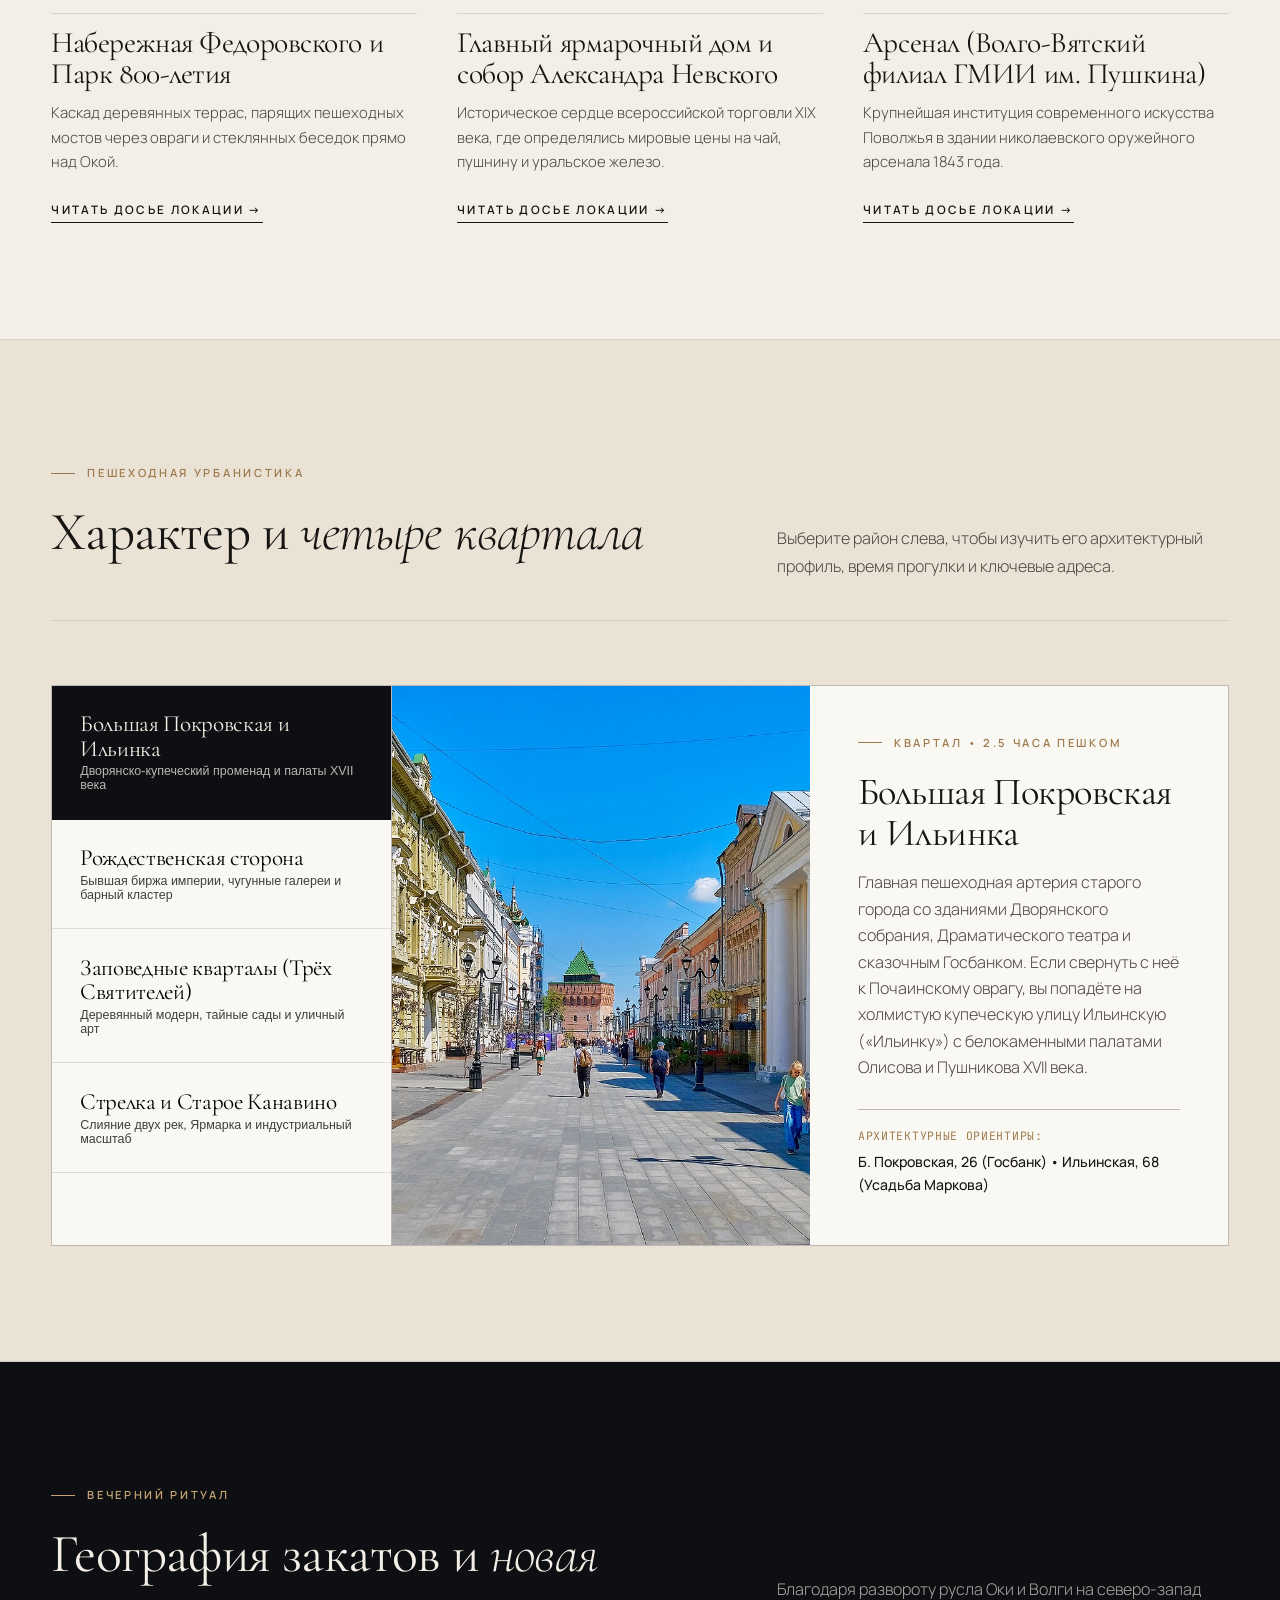
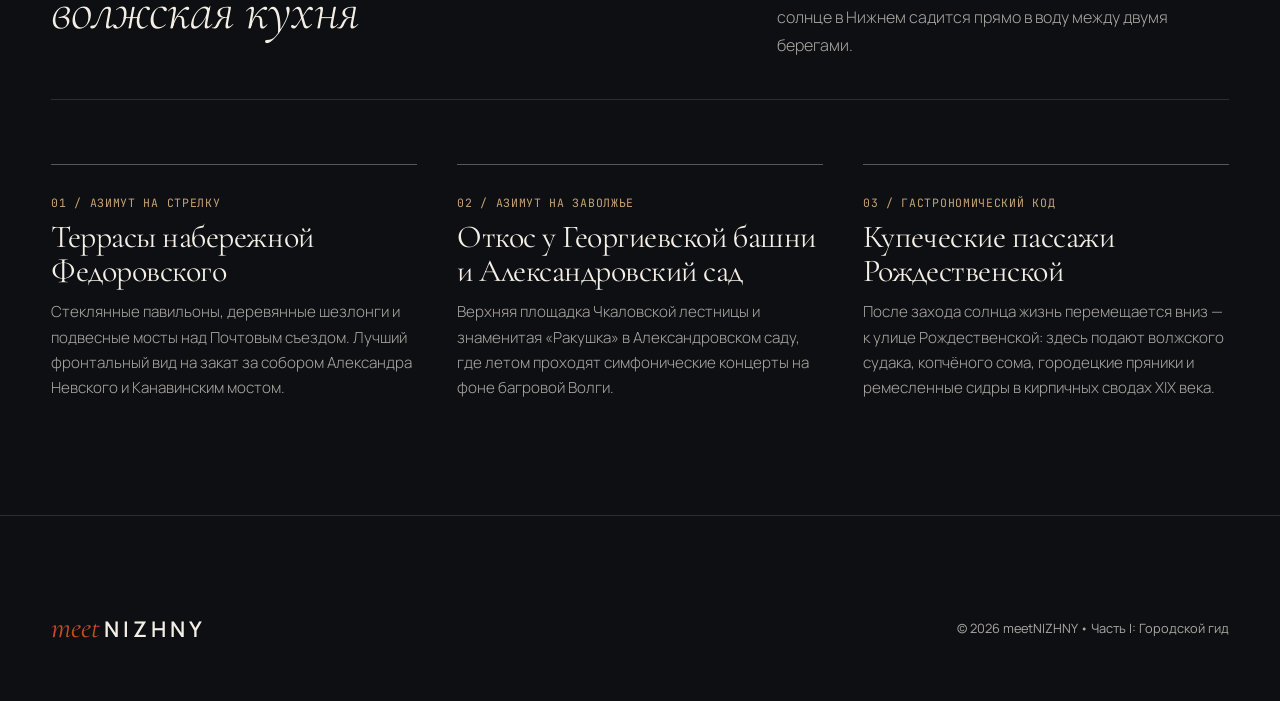
==== commit 4d84a869: "v4" ====
--- a/city.html
+++ b/city.html
@@ -4,6 +4,7 @@
   <meta charset="UTF-8">
   <meta name="viewport" content="width=device-width, initial-scale=1.0">
   <title>Нижний Новгород — Архитектура, Кварталы, Закаты | meetNIZHNY</title>
+  <link rel="icon" type="image/png" href="logo.png">
   <link rel="stylesheet" href="styles.css">
 </head>
 <body>
@@ -32,7 +33,7 @@
   </header>
 
   <section class="hero hero-subpage">
-    <img class="hero-bg" data-wiki="Чкаловская лестница" src="https://commons.wikimedia.org/wiki/Special:FilePath/Chkalov_Staircase.jpg?width=1600" alt="Чкаловская лестница и волжский откос">
+    <img class="hero-bg" src="img/chkalov.jpg" alt="Чкаловская лестница и волжский откос">
     <div class="hero-gradient"></div>
     <div class="container">
       <span class="eyebrow" style="color:var(--accent-bronze-light);">Часть I • Городской гид</span>
@@ -49,7 +50,7 @@
     </div>
   </section>
 
-  <!-- Каталог 9 городских доминант (Belmond 4:5 Portrait Grid) -->
+  <!-- Каталог 9 городских доминант (карточки и фото рендерятся из app.js) -->
   <section class="section">
     <div class="container">
       <div class="section-header-split">
@@ -73,7 +74,7 @@
     </div>
   </section>
 
-  <!-- Интерактивная матрица кварталов (Discover LA Neighborhoods Matrix) -->
+  <!-- Интерактивная матрица кварталов (фото рендерятся из app.js) -->
   <section class="section section-stone">
     <div class="container">
       <div class="section-header-split">
@@ -93,7 +94,6 @@
     </div>
   </section>
 
-  <!-- Закатные амфитеатры и Гастрономия -->
   <section class="section section-dark">
     <div class="container">
       <div class="section-header-split">
--- a/styles.css
+++ b/styles.css
@@ -1271,4 +1271,8 @@
     width: 100%;
     padding: 0.95rem 1.25rem;
   }
-}+  @media (max-width: 720px) {
+  .site-header {
+    position: relative; /* Шапка остаётся наверху страницы и не едет за скроллом */
+  }
+}
